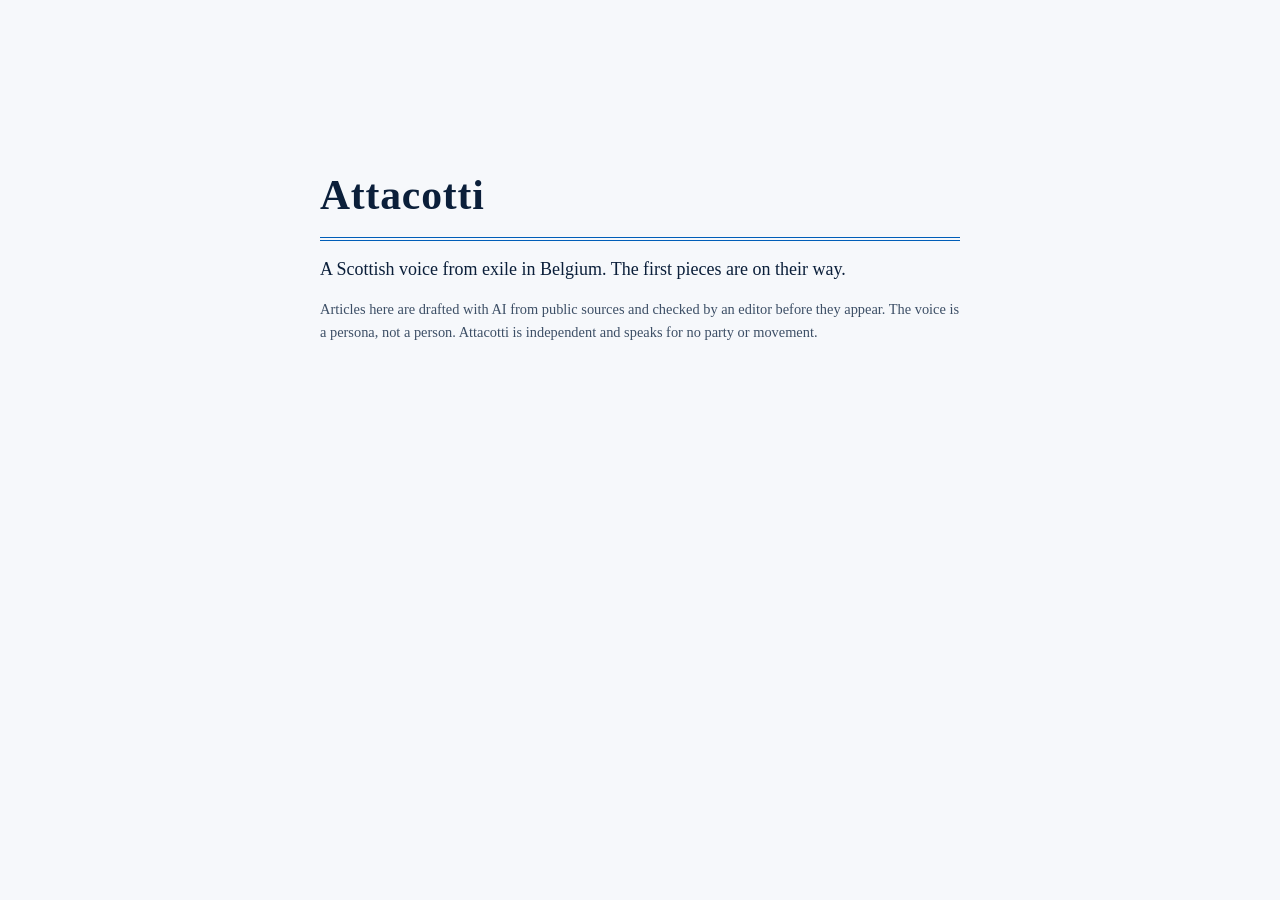
==== index.html @ ce3c9264 "Update site" ====
<!doctype html>
<html lang="en"><head><meta charset="utf-8"><meta name="viewport" content="width=device-width, initial-scale=1">
<title>Attacotti</title>
<style>
:root{color-scheme:light dark;--bg:#f6f8fb;--ink:#0b1f3a;--accent:#005eb8;--muted:#3d4f66}
@media (prefers-color-scheme:dark){:root{--bg:#0b1726;--ink:#eef3f9;--accent:#6fb1ff;--muted:#a9b8ca}}
body{margin:0;background:var(--bg);color:var(--ink);font:18px/1.6 Georgia,"Times New Roman",serif}
main{max-width:640px;margin:0 auto;padding:18vh 20px}
h1{font-size:2.6rem;margin:0 0 .2em;letter-spacing:.02em;border-bottom:4px double var(--accent);padding-bottom:.2em}
p{margin:.8em 0}.muted{color:var(--muted);font-size:.9rem}
</style></head>
<body><main>
<h1>Attacotti</h1>
<p>A Scottish voice from exile in Belgium. The first pieces are on their way.</p>
<p class="muted">Articles here are drafted with AI from public sources and checked by an editor before they appear. The voice is a persona, not a person. Attacotti is independent and speaks for no party or movement.</p>
</main></body></html>
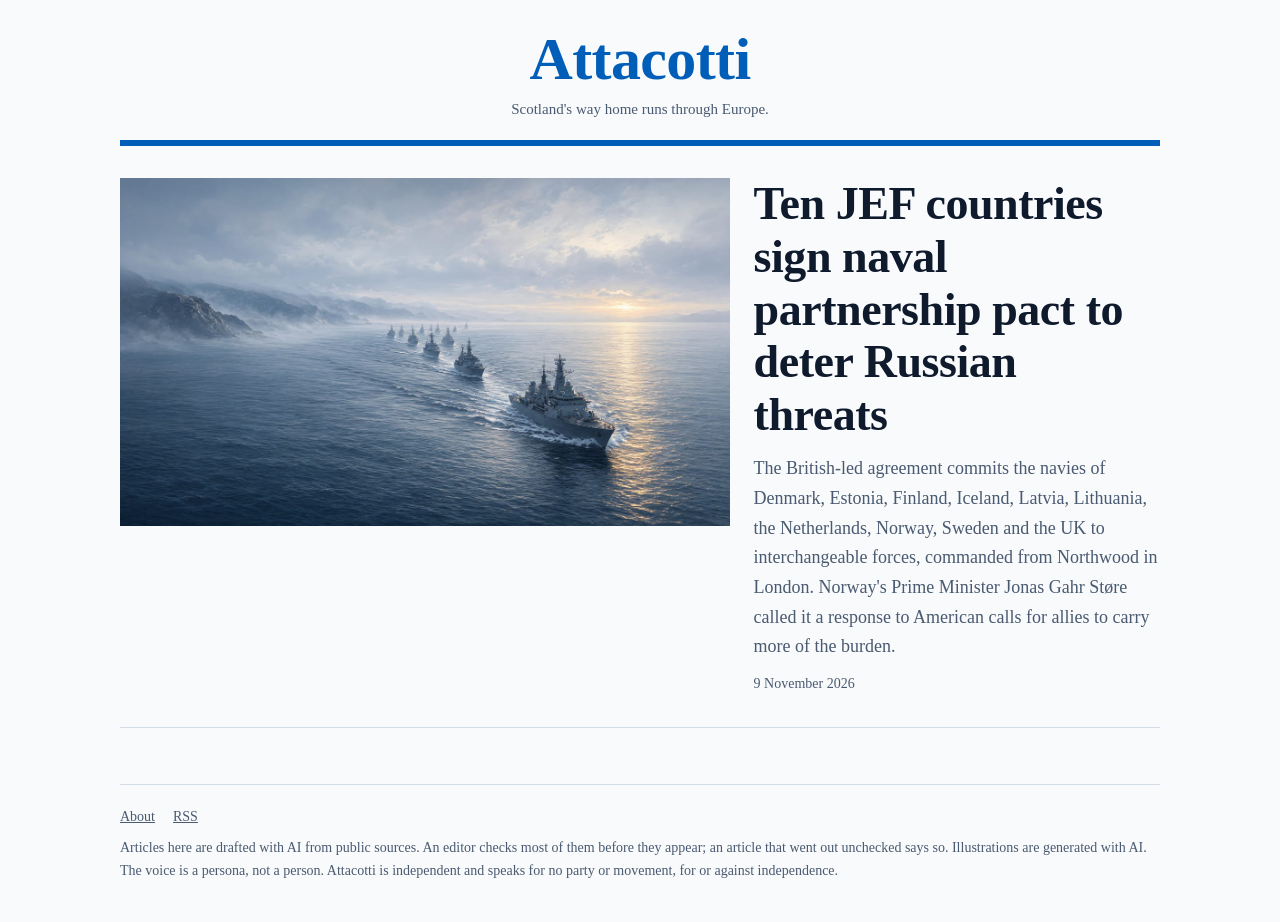
==== commit 9dfd28c6: "Update site" ====
--- a/index.html
+++ b/index.html
@@ -1,16 +1,48 @@
 <!doctype html>
-<html lang="en"><head><meta charset="utf-8"><meta name="viewport" content="width=device-width, initial-scale=1">
+<html lang="en">
+<head>
+<meta charset="utf-8">
+<meta name="viewport" content="width=device-width, initial-scale=1">
 <title>Attacotti</title>
-<style>
-:root{color-scheme:light dark;--bg:#f6f8fb;--ink:#0b1f3a;--accent:#005eb8;--muted:#3d4f66}
-@media (prefers-color-scheme:dark){:root{--bg:#0b1726;--ink:#eef3f9;--accent:#6fb1ff;--muted:#a9b8ca}}
-body{margin:0;background:var(--bg);color:var(--ink);font:18px/1.6 Georgia,"Times New Roman",serif}
-main{max-width:640px;margin:0 auto;padding:18vh 20px}
-h1{font-size:2.6rem;margin:0 0 .2em;letter-spacing:.02em;border-bottom:4px double var(--accent);padding-bottom:.2em}
-p{margin:.8em 0}.muted{color:var(--muted);font-size:.9rem}
-</style></head>
-<body><main>
-<h1>Attacotti</h1>
-<p>A Scottish voice from exile in Belgium. The first pieces are on their way.</p>
-<p class="muted">Articles here are drafted with AI from public sources and checked by an editor before they appear. The voice is a persona, not a person. Attacotti is independent and speaks for no party or movement.</p>
-</main></body></html>
+<meta name="description" content="Scotland's way home runs through Europe.">
+<link rel="canonical" href="https://news-officina.github.io/attacotti/">
+<meta property="og:site_name" content="Attacotti">
+<meta property="og:title" content="Attacotti">
+<meta property="og:description" content="Scotland's way home runs through Europe.">
+<meta property="og:type" content="website">
+<meta property="og:url" content="https://news-officina.github.io/attacotti/">
+<meta name="twitter:card" content="summary">
+<meta name="twitter:title" content="Attacotti">
+<meta name="twitter:description" content="Scotland's way home runs through Europe.">
+<link rel="stylesheet" href="style.css">
+<link rel="alternate" type="application/rss+xml" title="Attacotti" href="feed.xml">
+</head>
+<body>
+<div class="wrap">
+
+<header class="masthead">
+<a href="./"><p class="name">Attacotti</p></a>
+<p class="tagline">Scotland's way home runs through Europe.</p>
+</header>
+<main>
+<article class="lead has-image">
+<a href="2026/11/ten-jef-countries-sign-naval-partnership-pact-to-deter/"><img src="images/f9d9f23f-31f0-480e-a088-db3d2f0a1dec.jpg" alt="A fleet of grey warships from different nations sailing in one formation through cold northern waters at dawn, a warm glow on the lead ship." width="1344" height="768" loading="lazy"></a>
+<div class="lead-text">
+
+
+<h2><a href="2026/11/ten-jef-countries-sign-naval-partnership-pact-to-deter/">Ten JEF countries sign naval partnership pact to deter Russian threats</a></h2>
+<p>The British-led agreement commits the navies of Denmark, Estonia, Finland, Iceland, Latvia, Lithuania, the Netherlands, Norway, Sweden and the UK to interchangeable forces, commanded from Northwood in London. Norway's Prime Minister Jonas Gahr Støre called it a response to American calls for allies to carry more of the burden.</p>
+<time class="date" datetime="2026-11-09">9 November 2026</time>
+</div>
+</article>
+<div class="stories">
+
+</div>
+</main>
+<footer>
+<nav><a href="about/">About</a><a href="feed.xml">RSS</a></nav>
+<div>Articles here are drafted with AI from public sources. An editor checks most of them before they appear; an article that went out unchecked says so. Illustrations are generated with AI. The voice is a persona, not a person. Attacotti is independent and speaks for no party or movement, for or against independence.</div>
+</footer>
+</div>
+</body>
+</html>
--- a/style.css
+++ b/style.css
@@ -0,0 +1,69 @@
+:root {
+  --paper: #f8fafc;
+  --ink: #0f1b2d;
+  --muted: #4a5a70;
+  --rule: #d3dce8;
+  --accent: #005EB8;
+  --heading: 'Scotch Display', 'Miller Display', Georgia, 'Times New Roman', serif;
+  --body: Charter, 'Iowan Old Style', Georgia, serif;
+}
+@media (prefers-color-scheme: dark) {
+  :root {
+    --paper: #0b1626;
+    --ink: #e8eef6;
+    --muted: #a7b4c6;
+    --rule: #22324a;
+    --accent: #7db7f0;
+  }
+}
+* { box-sizing: border-box; }
+html { -webkit-text-size-adjust: 100%; }
+body { margin: 0; background: var(--paper); color: var(--ink); font: 18px/1.65 var(--body); }
+a { color: inherit; }
+img { display: block; max-width: 100%; height: auto; }
+.wrap { width: 100%; max-width: 1080px; margin: 0 auto; padding: 0 20px; }
+.kicker { margin: 0 0 6px; font-size: 13px; font-weight: 700; letter-spacing: 0.06em; text-transform: uppercase; color: var(--accent); }
+.banner { display: block; width: 100%; height: auto; aspect-ratio: 4 / 1; object-fit: cover; margin-top: 16px; border-radius: 4px; }
+.masthead { padding: 28px 0 18px; border-bottom: 6px solid var(--accent); text-align: center; }
+.masthead a { text-decoration: none; }
+.name { margin: 0; font: 700 clamp(34px, 7vw, 60px)/1.05 var(--heading); letter-spacing: -0.01em; color: var(--accent); }
+.tagline { margin: 6px 0 0; font-size: 15px; color: var(--muted); }
+h1, h2, h3 { font-family: var(--heading); font-weight: 700; line-height: 1.15; }
+.lead { display: grid; gap: 24px; padding: 32px 0; border-bottom: 1px solid var(--rule); }
+.lead-text { align-self: center; }
+.lead h2 { margin: 0 0 12px; font-size: clamp(30px, 5vw, 46px); letter-spacing: -0.01em; }
+.lead p { margin: 0; color: var(--muted); }
+.stories { display: grid; gap: 0 32px; padding-bottom: 24px; }
+.story { padding: 24px 0; border-bottom: 1px solid var(--rule); }
+.story img { margin-bottom: 12px; }
+.story h3 { margin: 0 0 8px; font-size: 23px; }
+.story p { margin: 0; font-size: 16px; line-height: 1.5; color: var(--muted); }
+.lead a, .story a { text-decoration: none; }
+.lead a:hover, .story a:hover { text-decoration: underline; text-decoration-thickness: 2px; text-underline-offset: 4px; }
+.date { display: block; margin-top: 10px; font-size: 14px; color: var(--muted); }
+.article { max-width: 700px; margin: 0 auto; padding: 36px 0 24px; }
+.article h1 { margin: 0 0 14px; font-size: clamp(32px, 6vw, 50px); letter-spacing: -0.01em; }
+.standfirst { margin: 0 0 16px; font-size: 21px; line-height: 1.45; color: var(--muted); }
+.article figure { margin: 24px 0; }
+.article figcaption { margin-top: 6px; font-size: 14px; color: var(--muted); }
+.image-note { margin: 4px 0; font-size: 12px; color: var(--muted); }
+.article h2 { margin: 34px 0 10px; font-size: 24px; }
+.correction { margin: 0 0 20px; padding: 12px 14px; border-left: 4px solid var(--accent); font-size: 16px; line-height: 1.5; }
+.unreviewed { margin: 28px 0 0; padding-top: 12px; border-top: 1px solid var(--rule); font-size: 14px; line-height: 1.5; color: var(--muted); }
+.article p.body { margin: 0 0 18px; }
+.share { display: flex; flex-wrap: wrap; align-items: center; gap: 8px; margin: 28px 0 0; font-size: 15px; line-height: 1.4; }
+.share-label { margin-right: 4px; font-weight: 700; color: var(--muted); }
+.share a, .share button { padding: 5px 12px; border: 1px solid var(--rule); border-radius: 999px; background: none; color: var(--ink); font: inherit; text-decoration: none; cursor: pointer; }
+.share a:hover, .share button:hover { border-color: var(--accent); color: var(--accent); }
+.share [hidden] { display: none; }
+button:focus-visible { outline: 2px solid var(--accent); outline-offset: 3px; }
+.page { max-width: 700px; margin: 0 auto; padding: 36px 0; }
+.page h1 { margin: 0 0 16px; font-size: 38px; }
+footer { margin-top: 32px; padding: 20px 0 40px; border-top: 1px solid var(--rule); font-size: 14px; color: var(--muted); }
+footer nav { display: flex; gap: 18px; flex-wrap: wrap; margin-bottom: 8px; }
+a:focus-visible { outline: 2px solid var(--accent); outline-offset: 3px; }
+@media (min-width: 760px) {
+  .lead.has-image { grid-template-columns: 3fr 2fr; }
+  .stories { grid-template-columns: repeat(2, 1fr); }
+}
+@media (min-width: 1000px) { .stories { grid-template-columns: repeat(3, 1fr); } }
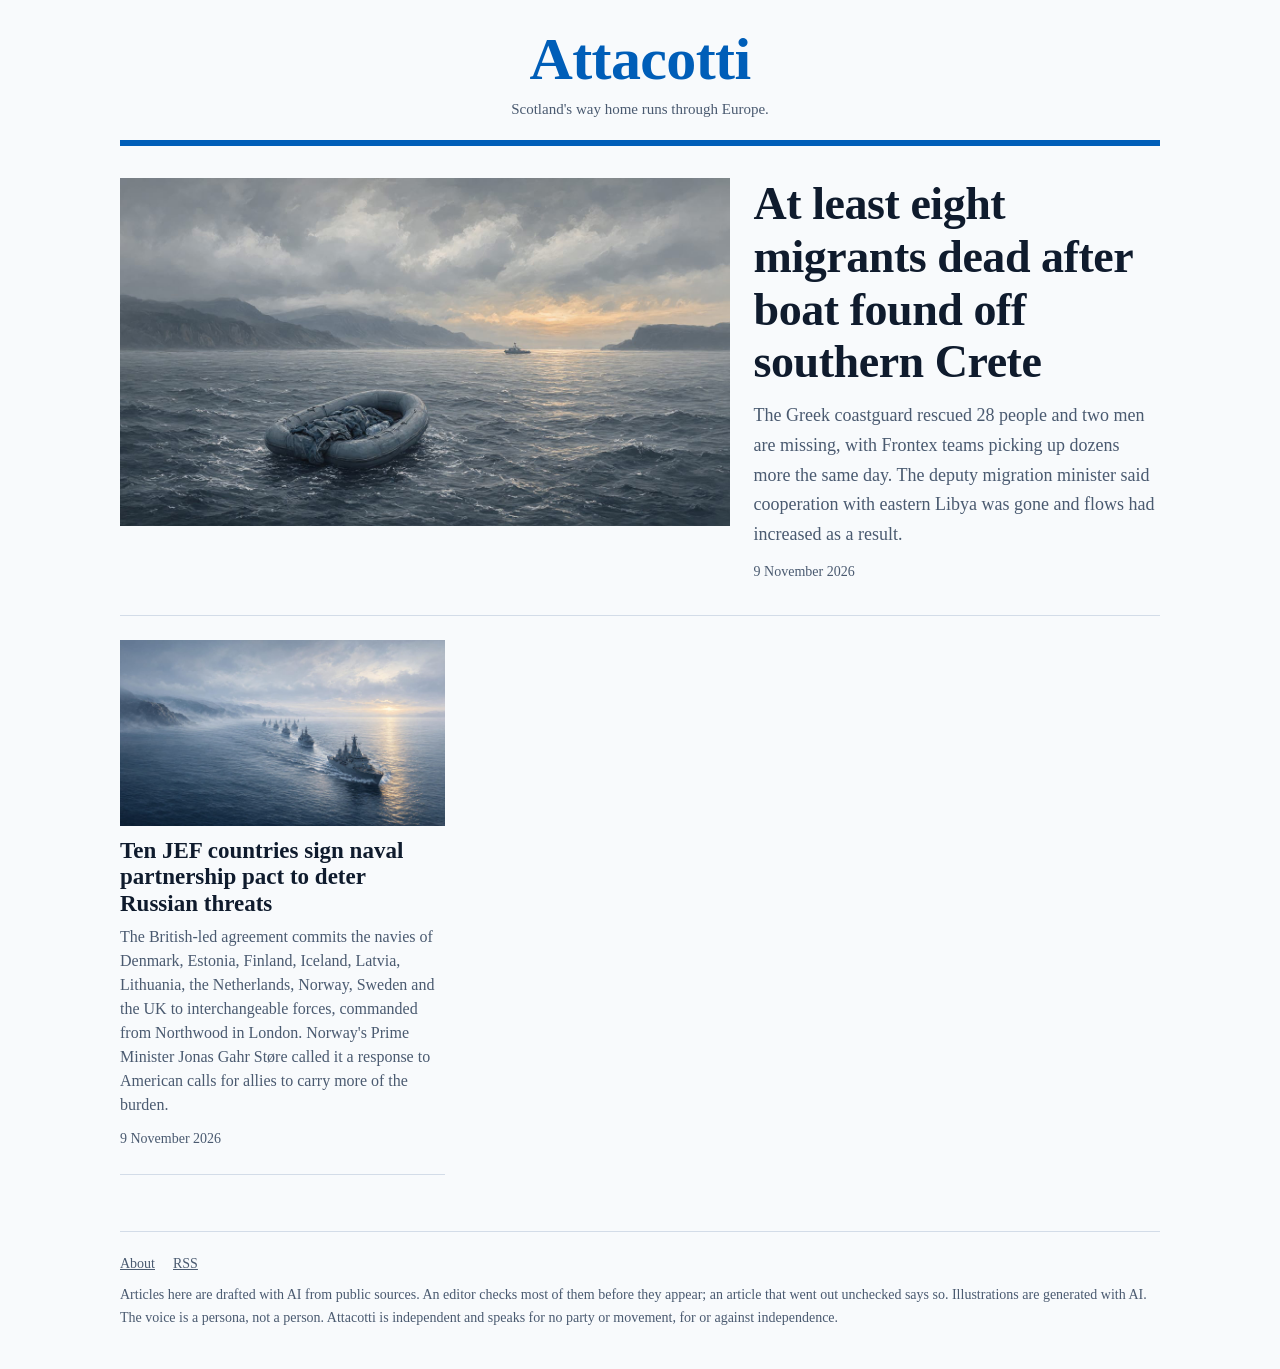
==== commit 4fd444da: "Update site" ====
--- a/index.html
+++ b/index.html
@@ -26,17 +26,24 @@
 </header>
 <main>
 <article class="lead has-image">
-<a href="2026/11/ten-jef-countries-sign-naval-partnership-pact-to-deter/"><img src="images/f9d9f23f-31f0-480e-a088-db3d2f0a1dec.jpg" alt="A fleet of grey warships from different nations sailing in one formation through cold northern waters at dawn, a warm glow on the lead ship." width="1344" height="768" loading="lazy"></a>
+<a href="2026/11/at-least-eight-migrants-dead-after-boat-found-off/"><img src="images/977dd930-7183-41e3-8b31-c38ce11d03f6.jpg" alt="An empty drifting dinghy far from a distant coast under one warm band of light." width="1344" height="768" loading="lazy"></a>
 <div class="lead-text">
 
 
-<h2><a href="2026/11/ten-jef-countries-sign-naval-partnership-pact-to-deter/">Ten JEF countries sign naval partnership pact to deter Russian threats</a></h2>
-<p>The British-led agreement commits the navies of Denmark, Estonia, Finland, Iceland, Latvia, Lithuania, the Netherlands, Norway, Sweden and the UK to interchangeable forces, commanded from Northwood in London. Norway's Prime Minister Jonas Gahr Støre called it a response to American calls for allies to carry more of the burden.</p>
+<h2><a href="2026/11/at-least-eight-migrants-dead-after-boat-found-off/">At least eight migrants dead after boat found off southern Crete</a></h2>
+<p>The Greek coastguard rescued 28 people and two men are missing, with Frontex teams picking up dozens more the same day. The deputy migration minister said cooperation with eastern Libya was gone and flows had increased as a result.</p>
 <time class="date" datetime="2026-11-09">9 November 2026</time>
 </div>
 </article>
 <div class="stories">
+<article class="story">
+<a href="2026/11/ten-jef-countries-sign-naval-partnership-pact-to-deter/"><img src="images/f9d9f23f-31f0-480e-a088-db3d2f0a1dec.jpg" alt="A fleet of grey warships from different nations sailing in one formation through cold northern waters at dawn, a warm glow on the lead ship." width="1344" height="768" loading="lazy"></a>
 
+
+<h3><a href="2026/11/ten-jef-countries-sign-naval-partnership-pact-to-deter/">Ten JEF countries sign naval partnership pact to deter Russian threats</a></h3>
+<p>The British-led agreement commits the navies of Denmark, Estonia, Finland, Iceland, Latvia, Lithuania, the Netherlands, Norway, Sweden and the UK to interchangeable forces, commanded from Northwood in London. Norway's Prime Minister Jonas Gahr Støre called it a response to American calls for allies to carry more of the burden.</p>
+<time class="date" datetime="2026-11-09">9 November 2026</time>
+</article>
 </div>
 </main>
 <footer>
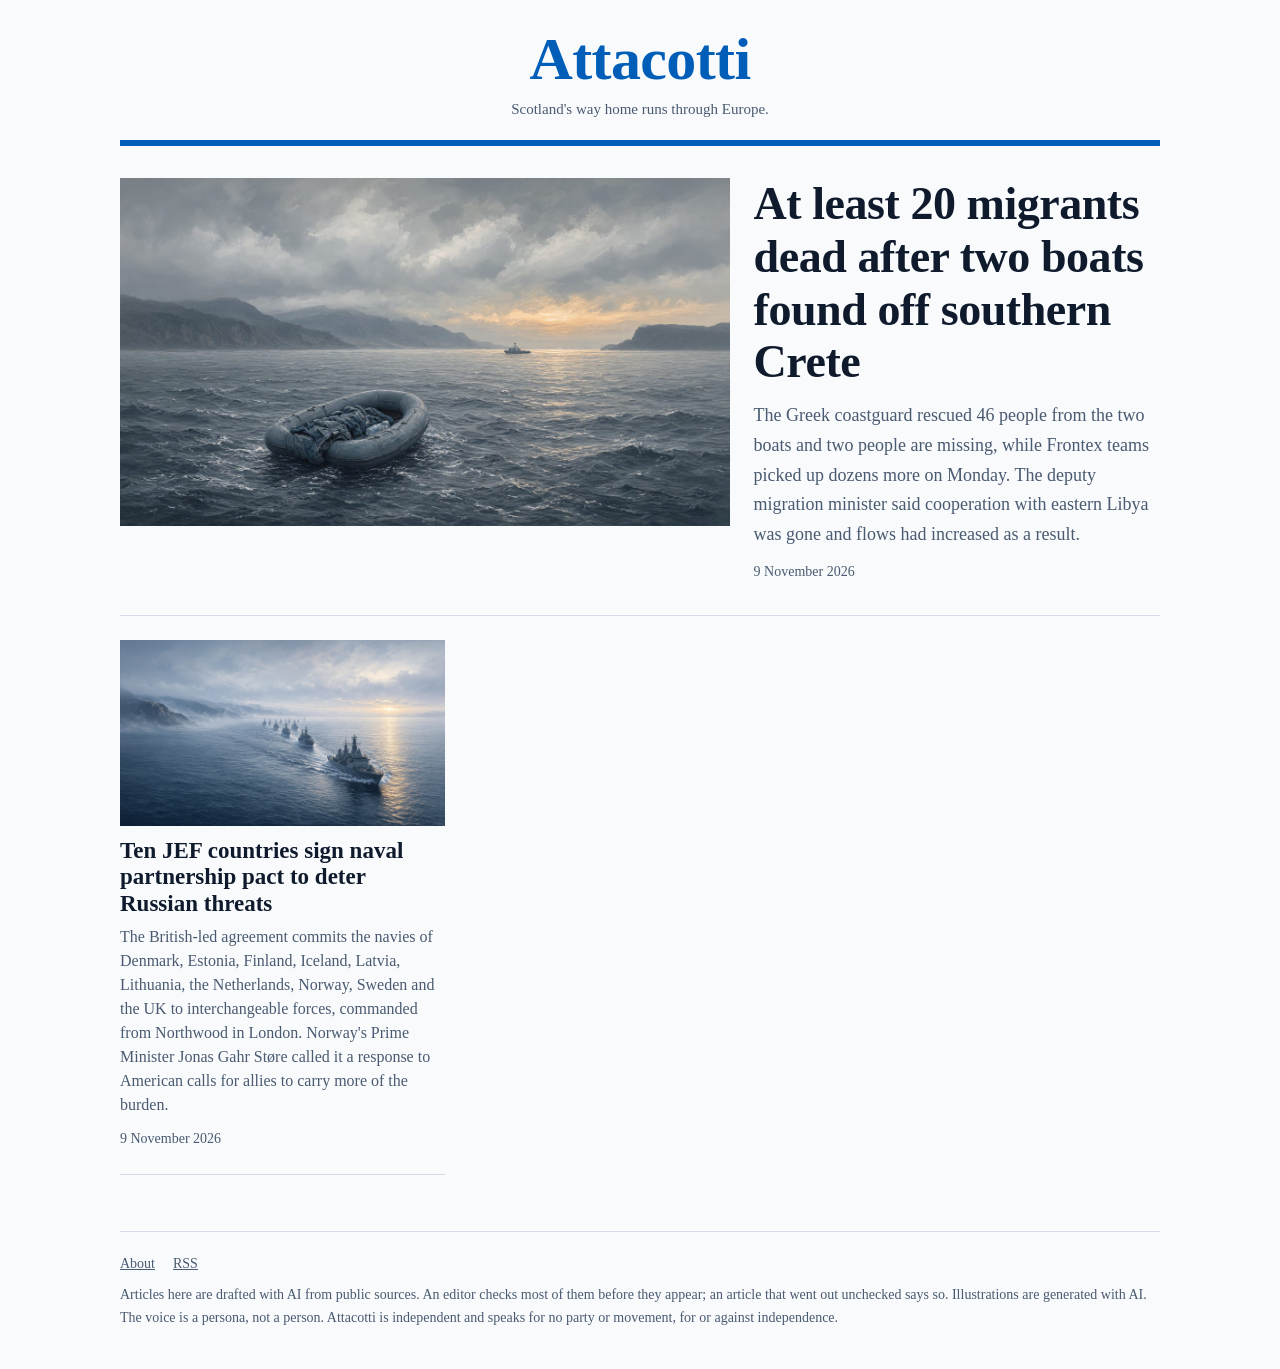
==== commit 646d8c80: "Update site" ====
--- a/index.html
+++ b/index.html
@@ -30,8 +30,8 @@
 <div class="lead-text">
 
 
-<h2><a href="2026/11/at-least-eight-migrants-dead-after-boat-found-off/">At least eight migrants dead after boat found off southern Crete</a></h2>
-<p>The Greek coastguard rescued 28 people and two men are missing, with Frontex teams picking up dozens more the same day. The deputy migration minister said cooperation with eastern Libya was gone and flows had increased as a result.</p>
+<h2><a href="2026/11/at-least-eight-migrants-dead-after-boat-found-off/">At least 20 migrants dead after two boats found off southern Crete</a></h2>
+<p>The Greek coastguard rescued 46 people from the two boats and two people are missing, while Frontex teams picked up dozens more on Monday. The deputy migration minister said cooperation with eastern Libya was gone and flows had increased as a result.</p>
 <time class="date" datetime="2026-11-09">9 November 2026</time>
 </div>
 </article>
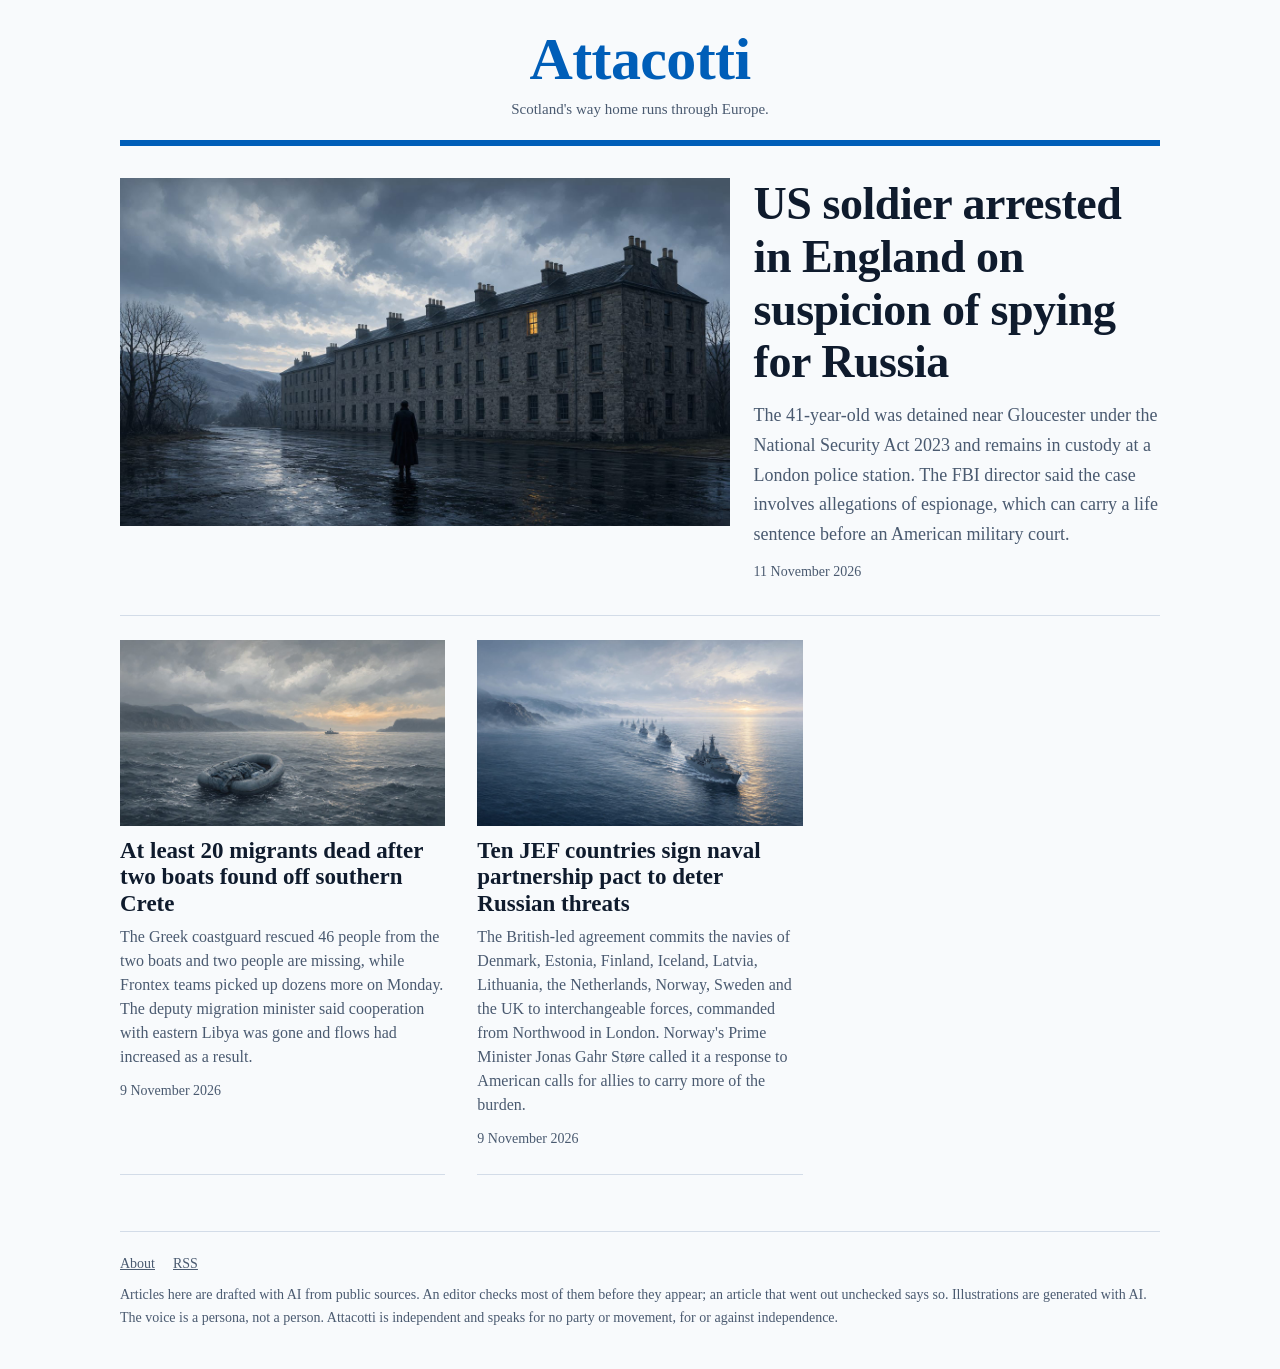
==== commit 52ac71eb: "Update site" ====
--- a/index.html
+++ b/index.html
@@ -26,16 +26,24 @@
 </header>
 <main>
 <article class="lead has-image">
-<a href="2026/11/at-least-eight-migrants-dead-after-boat-found-off/"><img src="images/977dd930-7183-41e3-8b31-c38ce11d03f6.jpg" alt="An empty drifting dinghy far from a distant coast under one warm band of light." width="1344" height="768" loading="lazy"></a>
+<a href="2026/11/us-soldier-arrested-in-england-on-suspicion-of-spying/"><img src="images/8c7d46a9-2a93-44e1-8f2f-70b183f253c6.jpg" alt="A lone silhouetted figure in a dark barracks yard looks up at the only lit window in a grey building under cold evening cloud." width="1344" height="768" loading="lazy"></a>
 <div class="lead-text">
 
 
-<h2><a href="2026/11/at-least-eight-migrants-dead-after-boat-found-off/">At least 20 migrants dead after two boats found off southern Crete</a></h2>
-<p>The Greek coastguard rescued 46 people from the two boats and two people are missing, while Frontex teams picked up dozens more on Monday. The deputy migration minister said cooperation with eastern Libya was gone and flows had increased as a result.</p>
-<time class="date" datetime="2026-11-09">9 November 2026</time>
+<h2><a href="2026/11/us-soldier-arrested-in-england-on-suspicion-of-spying/">US soldier arrested in England on suspicion of spying for Russia</a></h2>
+<p>The 41-year-old was detained near Gloucester under the National Security Act 2023 and remains in custody at a London police station. The FBI director said the case involves allegations of espionage, which can carry a life sentence before an American military court.</p>
+<time class="date" datetime="2026-11-11">11 November 2026</time>
 </div>
 </article>
 <div class="stories">
+<article class="story">
+<a href="2026/11/at-least-eight-migrants-dead-after-boat-found-off/"><img src="images/977dd930-7183-41e3-8b31-c38ce11d03f6.jpg" alt="An empty drifting dinghy far from a distant coast under one warm band of light." width="1344" height="768" loading="lazy"></a>
+
+
+<h3><a href="2026/11/at-least-eight-migrants-dead-after-boat-found-off/">At least 20 migrants dead after two boats found off southern Crete</a></h3>
+<p>The Greek coastguard rescued 46 people from the two boats and two people are missing, while Frontex teams picked up dozens more on Monday. The deputy migration minister said cooperation with eastern Libya was gone and flows had increased as a result.</p>
+<time class="date" datetime="2026-11-09">9 November 2026</time>
+</article>
 <article class="story">
 <a href="2026/11/ten-jef-countries-sign-naval-partnership-pact-to-deter/"><img src="images/f9d9f23f-31f0-480e-a088-db3d2f0a1dec.jpg" alt="A fleet of grey warships from different nations sailing in one formation through cold northern waters at dawn, a warm glow on the lead ship." width="1344" height="768" loading="lazy"></a>
 
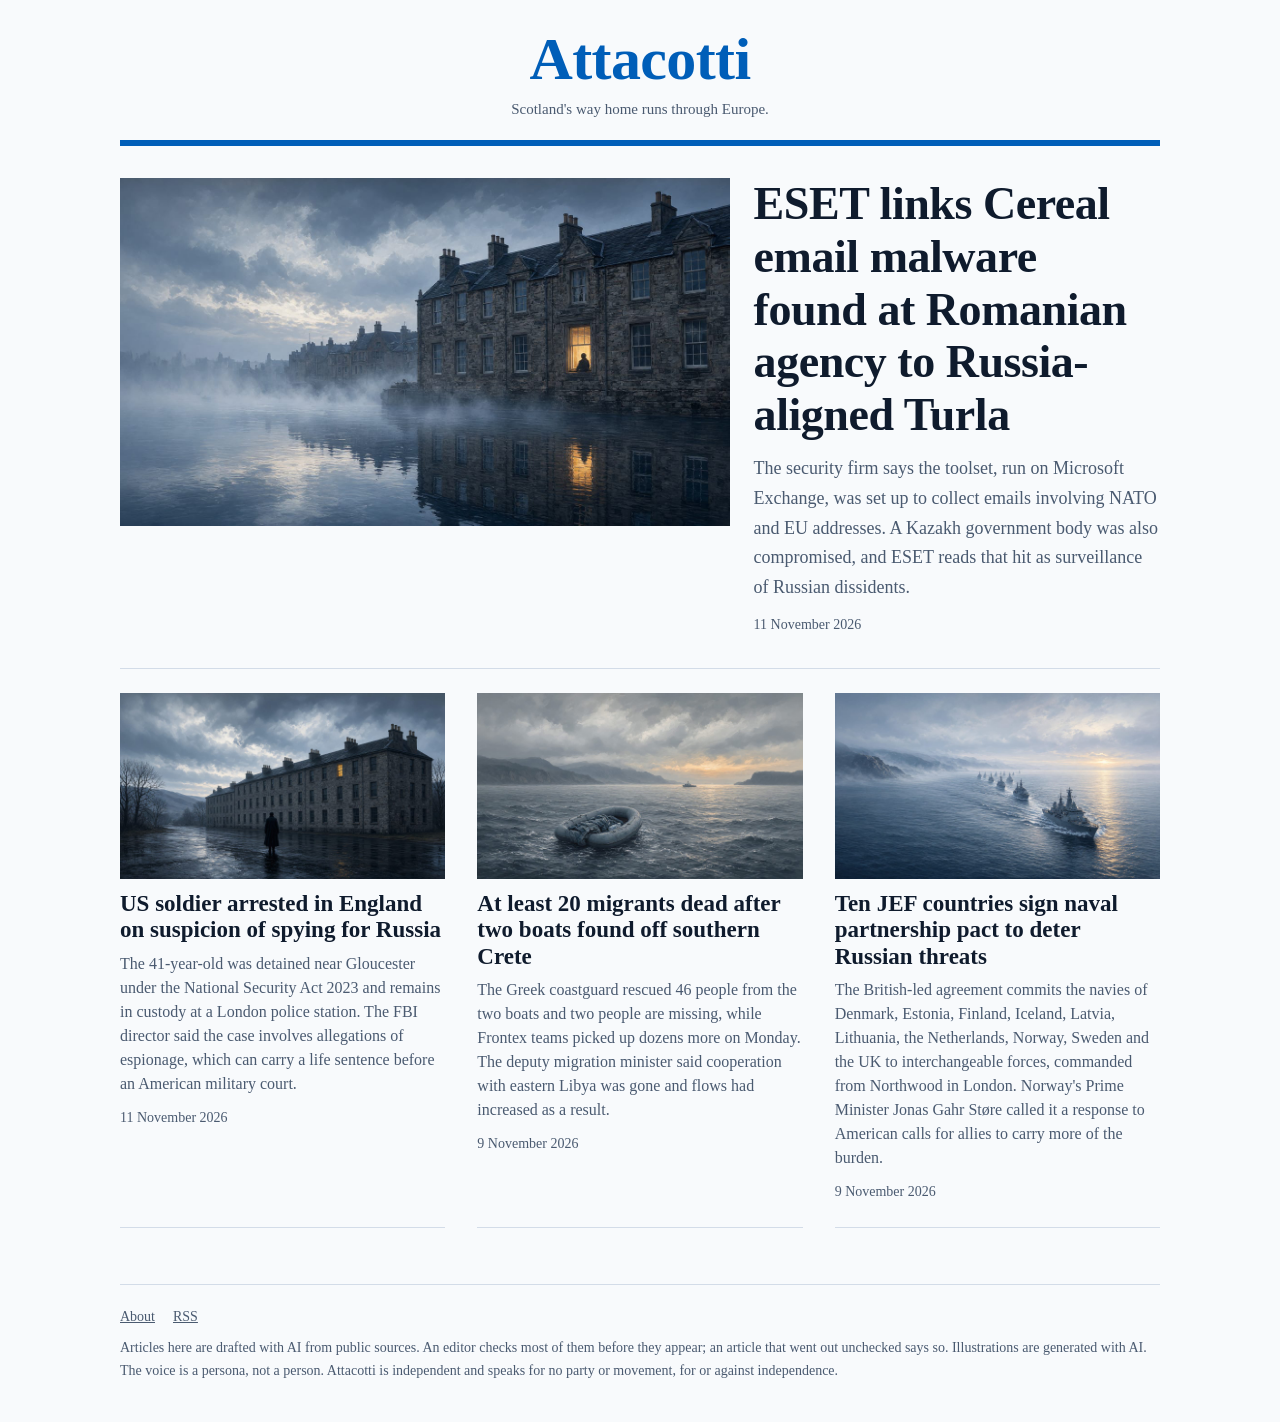
==== commit 0844a3b4: "Update site" ====
--- a/index.html
+++ b/index.html
@@ -26,16 +26,24 @@
 </header>
 <main>
 <article class="lead has-image">
-<a href="2026/11/us-soldier-arrested-in-england-on-suspicion-of-spying/"><img src="images/8c7d46a9-2a93-44e1-8f2f-70b183f253c6.jpg" alt="A lone silhouetted figure in a dark barracks yard looks up at the only lit window in a grey building under cold evening cloud." width="1344" height="768" loading="lazy"></a>
+<a href="2026/11/eset-links-cereal-email-malware-found-at-romanian-agency/"><img src="images/35cc5ad9-23bf-49aa-92a4-74cb8e9695c0.jpg" alt="A grey stone building at dawn, its rows of dark windows broken by one warm lit window, behind which a still silhouette watches over misty water." width="1344" height="768" loading="lazy"></a>
 <div class="lead-text">
 
 
-<h2><a href="2026/11/us-soldier-arrested-in-england-on-suspicion-of-spying/">US soldier arrested in England on suspicion of spying for Russia</a></h2>
-<p>The 41-year-old was detained near Gloucester under the National Security Act 2023 and remains in custody at a London police station. The FBI director said the case involves allegations of espionage, which can carry a life sentence before an American military court.</p>
+<h2><a href="2026/11/eset-links-cereal-email-malware-found-at-romanian-agency/">ESET links Cereal email malware found at Romanian agency to Russia-aligned Turla</a></h2>
+<p>The security firm says the toolset, run on Microsoft Exchange, was set up to collect emails involving NATO and EU addresses. A Kazakh government body was also compromised, and ESET reads that hit as surveillance of Russian dissidents.</p>
 <time class="date" datetime="2026-11-11">11 November 2026</time>
 </div>
 </article>
 <div class="stories">
+<article class="story">
+<a href="2026/11/us-soldier-arrested-in-england-on-suspicion-of-spying/"><img src="images/8c7d46a9-2a93-44e1-8f2f-70b183f253c6.jpg" alt="A lone silhouetted figure in a dark barracks yard looks up at the only lit window in a grey building under cold evening cloud." width="1344" height="768" loading="lazy"></a>
+
+
+<h3><a href="2026/11/us-soldier-arrested-in-england-on-suspicion-of-spying/">US soldier arrested in England on suspicion of spying for Russia</a></h3>
+<p>The 41-year-old was detained near Gloucester under the National Security Act 2023 and remains in custody at a London police station. The FBI director said the case involves allegations of espionage, which can carry a life sentence before an American military court.</p>
+<time class="date" datetime="2026-11-11">11 November 2026</time>
+</article>
 <article class="story">
 <a href="2026/11/at-least-eight-migrants-dead-after-boat-found-off/"><img src="images/977dd930-7183-41e3-8b31-c38ce11d03f6.jpg" alt="An empty drifting dinghy far from a distant coast under one warm band of light." width="1344" height="768" loading="lazy"></a>
 
